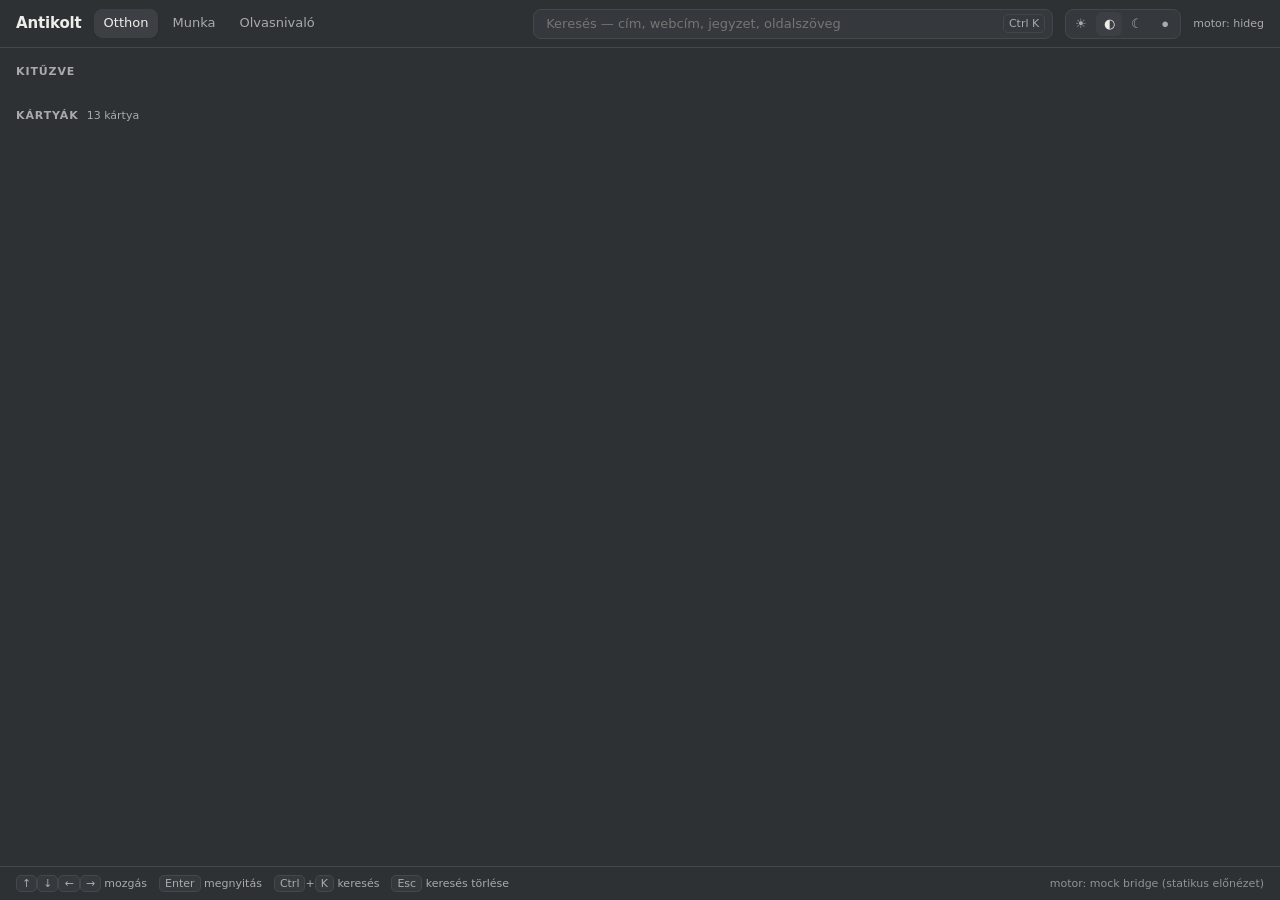
==== home/index.html @ 37a9bdb1 "chore: initial commit - Rust core, IPC contract, home page, repository infrastructure crates/antikol" ====
<!doctype html>
<!-- SPDX-License-Identifier: MPL-2.0 -->
<html lang="hu" data-theme="grey">
  <head>
    <meta charset="utf-8" />
    <meta name="viewport" content="width=device-width, initial-scale=1" />
    <meta name="color-scheme" content="light dark" />
    <title>Antikolt</title>
    <link rel="stylesheet" href="app.css" />
  </head>
  <body>
    <a class="skip" href="#grid">Ugrás a kártyákhoz</a>

    <header class="topbar">
      <div class="brand" aria-label="Antikolt">Antikolt</div>

      <nav class="workspaces" id="workspaces" role="tablist" aria-label="Munkaterületek"></nav>

      <form class="search-wrap" role="search" onsubmit="return false">
        <input
          id="search"
          class="search"
          type="search"
          placeholder="Keresés — cím, webcím, jegyzet, oldalszöveg"
          aria-label="Keresés"
          autocomplete="off"
          spellcheck="false"
        />
        <kbd class="search-hint" aria-hidden="true">Ctrl K</kbd>
      </form>

      <div class="themes" role="group" aria-label="Téma">
        <button type="button" data-theme-set="light" title="Világos" aria-label="Világos téma">☀</button>
        <button type="button" data-theme-set="grey" title="Szürke (alap)" aria-label="Szürke téma" aria-pressed="true">◐</button>
        <button type="button" data-theme-set="dark" title="Sötét" aria-label="Sötét téma">☾</button>
        <button type="button" data-theme-set="amoled" title="AMOLED" aria-label="AMOLED téma">●</button>
      </div>

      <div class="mem" id="mem" aria-live="polite" title="Memória-állapot (a böngésző méri)">—</div>
    </header>

    <main>
      <section class="pinned" id="pinned-section" hidden aria-labelledby="pinned-heading">
        <h2 class="section-title" id="pinned-heading">Kitűzve</h2>
        <div class="pinned-row" id="pinned" role="list"></div>
      </section>

      <section class="all" aria-labelledby="all-heading">
        <div class="section-head">
          <h2 class="section-title" id="all-heading">Kártyák</h2>
          <span class="count" id="count" aria-live="polite"></span>
        </div>

        <!-- Virtualised: only the visible rows exist in the DOM (docs/HU/03, rule 1). -->
        <div class="viewport" id="viewport" role="list" aria-label="Kártyák">
          <div class="spacer" id="spacer">
            <div class="window" id="window"></div>
          </div>
        </div>
      </section>

      <p class="empty" id="empty" hidden>Nincs a keresésnek megfelelő kártya.</p>
    </main>

    <footer class="hint">
      <span><kbd>↑</kbd><kbd>↓</kbd><kbd>←</kbd><kbd>→</kbd> mozgás</span>
      <span><kbd>Enter</kbd> megnyitás</span>
      <span><kbd>Ctrl</kbd>+<kbd>K</kbd> keresés</span>
      <span><kbd>Esc</kbd> keresés törlése</span>
      <span class="spacer-flex"></span>
      <span id="engine" class="muted">motor: —</span>
    </footer>

    <script type="module" src="app.js"></script>
  </body>
</html>
---- home/app.css ----
/* SPDX-License-Identifier: MPL-2.0 */
/* Design tokens and the default card-grid template. See docs/HU/08-DIZAJN.md. */

:root {
  --space-1: 4px;
  --space-2: 8px;
  --space-3: 12px;
  --space-4: 16px;
  --space-5: 24px;
  --space-6: 32px;

  --radius-card: 10px;
  --radius-panel: 14px;
  --radius-control: 8px;

  --motion-fast: 120ms;
  --motion-base: 250ms;
  --ease-out: cubic-bezier(0.2, 0.8, 0.2, 1);

  --card-width: 260px;
  --card-height: 150px;
  --card-min: 220px;
  --topbar-height: 48px;
  --footer-height: 34px;
}

/* ---- themes ------------------------------------------------------------------------------ */

[data-theme="light"] {
  --bg: #f7f7f5;
  --surface: #ffffff;
  --surface-raised: #ffffff;
  --text: #1a1a18;
  --text-muted: #5f5f5a;
  --border: #e1e1dc;
  --accent: #2f6feb;
  --danger: #c23b32;
  --ok: #1e7d4f;
  --shadow-1: 0 1px 2px rgb(0 0 0 / 8%);
  --shadow-2: 0 6px 24px rgb(0 0 0 / 10%);
}

[data-theme="grey"] {
  --bg: #2e3134;
  --surface: #35383c;
  --surface-raised: #3c4045;
  --text: #ededea;
  --text-muted: #a8aaad;
  --border: #44484d;
  --accent: #7fb0ff;
  --danger: #ff8a80;
  --ok: #7bd8a5;
  --shadow-1: 0 1px 2px rgb(0 0 0 / 24%);
  --shadow-2: 0 6px 24px rgb(0 0 0 / 32%);
}

[data-theme="dark"] {
  --bg: #1c1d1f;
  --surface: #232527;
  --surface-raised: #2a2c2f;
  --text: #e9e9e7;
  --text-muted: #9a9c9f;
  --border: #33363a;
  --accent: #6ea8ff;
  --danger: #f27a72;
  --ok: #6fd3a0;
  --shadow-1: 0 1px 2px rgb(0 0 0 / 30%);
  --shadow-2: 0 6px 24px rgb(0 0 0 / 40%);
}

[data-theme="amoled"] {
  --bg: #000000;
  --surface: #0a0a0a;
  --surface-raised: #121212;
  --text: #ededed;
  --text-muted: #9a9a9a;
  --border: #1e1e1e;
  --accent: #8ab8ff;
  --danger: #ff8a80;
  --ok: #7bd8a5;
  --shadow-1: 0 1px 2px rgb(255 255 255 / 6%);
  --shadow-2: 0 6px 24px rgb(0 0 0 / 60%);
}

/* ---- base ------------------------------------------------------------------------------- */

* {
  box-sizing: border-box;
}

html,
body {
  height: 100%;
}

body {
  margin: 0;
  display: flex;
  flex-direction: column;
  background: var(--bg);
  color: var(--text);
  font-family: "Inter", "Segoe UI", system-ui, -apple-system, sans-serif;
  font-size: 13px;
  line-height: 1.45;
  -webkit-font-smoothing: antialiased;
}

kbd {
  font-family: inherit;
  font-size: 11px;
  padding: 1px 5px;
  border: 1px solid var(--border);
  border-radius: 5px;
  background: var(--surface);
  color: var(--text-muted);
}

.skip {
  position: absolute;
  left: -9999px;
  top: 0;
  background: var(--accent);
  color: #fff;
  padding: var(--space-2) var(--space-3);
  border-radius: var(--radius-control);
  z-index: 100;
}

.skip:focus {
  left: var(--space-3);
  top: calc(var(--topbar-height) + var(--space-2));
}

/* ---- top bar ---------------------------------------------------------------------------- */

.topbar {
  position: sticky;
  top: 0;
  z-index: 10;
  display: flex;
  align-items: center;
  gap: var(--space-3);
  height: var(--topbar-height);
  padding: 0 var(--space-4);
  background: var(--bg);
  border-bottom: 1px solid var(--border);
  backdrop-filter: blur(6px);
}

.brand {
  font-weight: 600;
  letter-spacing: -0.01em;
  font-size: 15px;
  white-space: nowrap;
}

.workspaces {
  display: flex;
  gap: var(--space-1);
  overflow-x: auto;
  scrollbar-width: none;
}

.workspaces button {
  border: 0;
  background: transparent;
  color: var(--text-muted);
  padding: 5px 10px;
  border-radius: var(--radius-control);
  font: inherit;
  cursor: pointer;
  white-space: nowrap;
}

.workspaces button[aria-selected="true"] {
  background: var(--surface-raised);
  color: var(--text);
  box-shadow: var(--shadow-1);
}

.search-wrap {
  position: relative;
  flex: 1;
  min-width: 160px;
  max-width: 520px;
  margin-left: auto;
}

.search {
  width: 100%;
  height: 30px;
  padding: 0 62px 0 var(--space-3);
  border-radius: var(--radius-control);
  border: 1px solid var(--border);
  background: var(--surface);
  color: var(--text);
  font: inherit;
}

.search::-webkit-search-cancel-button {
  filter: invert(0.6);
}

.search-hint {
  position: absolute;
  right: var(--space-2);
  top: 50%;
  transform: translateY(-50%);
  pointer-events: none;
}

.themes {
  display: flex;
  gap: 2px;
  padding: 2px;
  border-radius: var(--radius-control);
  background: var(--surface);
  border: 1px solid var(--border);
}

.themes button {
  width: 26px;
  height: 24px;
  border: 0;
  border-radius: 6px;
  background: transparent;
  color: var(--text-muted);
  cursor: pointer;
  font-size: 13px;
  line-height: 1;
}

.themes button[aria-pressed="true"] {
  background: var(--surface-raised);
  color: var(--text);
}

.mem {
  font-variant-numeric: tabular-nums;
  color: var(--text-muted);
  font-size: 11px;
  white-space: nowrap;
}

/* ---- layout ----------------------------------------------------------------------------- */

main {
  flex: 1;
  min-height: 0;
  padding: var(--space-4) var(--space-4) 0;
  display: flex;
  flex-direction: column;
  gap: var(--space-4);
}

.section-title {
  margin: 0;
  font-size: 11px;
  font-weight: 600;
  letter-spacing: 0.08em;
  text-transform: uppercase;
  color: var(--text-muted);
}

.section-head {
  display: flex;
  align-items: baseline;
  gap: var(--space-2);
  margin-bottom: var(--space-3);
}

.count {
  font-size: 11px;
  color: var(--text-muted);
  font-variant-numeric: tabular-nums;
}

.pinned-row {
  display: flex;
  flex-wrap: wrap;
  gap: var(--space-4);
  margin-top: var(--space-3);
}

.all {
  display: flex;
  flex-direction: column;
  flex: 1;
  min-height: 0;
}

.viewport {
  flex: 1;
  min-height: 240px;
  overflow-y: auto;
  overscroll-behavior: contain;
  contain: strict;
}

.spacer {
  position: relative;
  width: 100%;
}

.window {
  position: absolute;
  inset: 0 0 auto 0;
  display: grid;
  grid-template-columns: repeat(auto-fill, minmax(var(--card-min), 1fr));
  gap: var(--space-4);
  padding-bottom: var(--space-4);
}

.empty {
  text-align: center;
  color: var(--text-muted);
  padding: var(--space-6);
}

/* ---- cards ------------------------------------------------------------------------------ */

antikolt-card {
  display: block;
  min-width: 0;
}

.card {
  display: flex;
  flex-direction: column;
  gap: var(--space-2);
  border: 1px solid var(--border);
  border-radius: var(--radius-card);
  background: var(--surface);
  box-shadow: var(--shadow-1);
  overflow: hidden;
  cursor: pointer;
  transition: transform var(--motion-fast) var(--ease-out), box-shadow var(--motion-fast) var(--ease-out);
  outline: none;
}

.card:hover {
  box-shadow: var(--shadow-2);
}

.card:focus-visible {
  outline: 2px solid var(--accent);
  outline-offset: 2px;
}

.card-preview {
  position: relative;
  aspect-ratio: 16 / 10;
  background: var(--surface-raised);
  display: flex;
  align-items: center;
  justify-content: center;
  overflow: hidden;
}

.card-preview img {
  width: 100%;
  height: 100%;
  object-fit: cover;
  object-position: top center;
  display: block;
}

/* Placeholder when a preview has not been captured yet: deterministic colour from the domain. */
.card-preview .placeholder {
  font-size: 28px;
  font-weight: 600;
  color: var(--text-muted);
  opacity: 0.55;
  letter-spacing: 0.02em;
}

/* The gradient keeps the title readable regardless of the preview's brightness (08 §4). */
.card-preview::after {
  content: "";
  position: absolute;
  inset: auto 0 0 0;
  height: 42%;
  background: linear-gradient(to top, rgb(0 0 0 / 45%), transparent);
  pointer-events: none;
}

.card-body {
  display: flex;
  flex-direction: column;
  gap: 2px;
  padding: 0 var(--space-3) var(--space-3);
}

.card-title {
  font-size: 13px;
  font-weight: 500;
  color: var(--text);
  display: -webkit-box;
  -webkit-line-clamp: 2;
  -webkit-box-orient: vertical;
  overflow: hidden;
  overflow-wrap: anywhere;
}

.card-meta {
  display: flex;
  align-items: center;
  gap: var(--space-1);
  font-size: 11px;
  color: var(--text-muted);
  min-width: 0;
}

.card-domain {
  overflow: hidden;
  text-overflow: ellipsis;
  white-space: nowrap;
}

.dot {
  width: 6px;
  height: 6px;
  border-radius: 50%;
  flex: none;
}

.badge {
  margin-left: auto;
  font-size: 11px;
  flex: none;
}

/* Sizes: L is used in the pinned row only, which is not virtualised. */
.card[data-size="s"] .card-preview {
  aspect-ratio: 16 / 9;
}

.card[data-size="l"] {
  min-width: 380px;
}

.card[data-size="l"] .card-title {
  -webkit-line-clamp: 1;
}

/* ---- footer ----------------------------------------------------------------------------- */

.hint {
  display: flex;
  align-items: center;
  gap: var(--space-3);
  height: var(--footer-height);
  padding: 0 var(--space-4);
  border-top: 1px solid var(--border);
  color: var(--text-muted);
  font-size: 11px;
  white-space: nowrap;
  overflow-x: auto;
}

.spacer-flex {
  flex: 1;
}

.muted {
  opacity: 0.8;
}

/* ---- motion and accessibility ------------------------------------------------------------ */

@media (prefers-reduced-motion: reduce) {
  * {
    transition-duration: 0ms !important;
    animation-duration: 0ms !important;
  }
}

@media (prefers-contrast: more) {
  .card {
    border-width: 2px;
  }

  .card-title {
    font-weight: 600;
  }
}
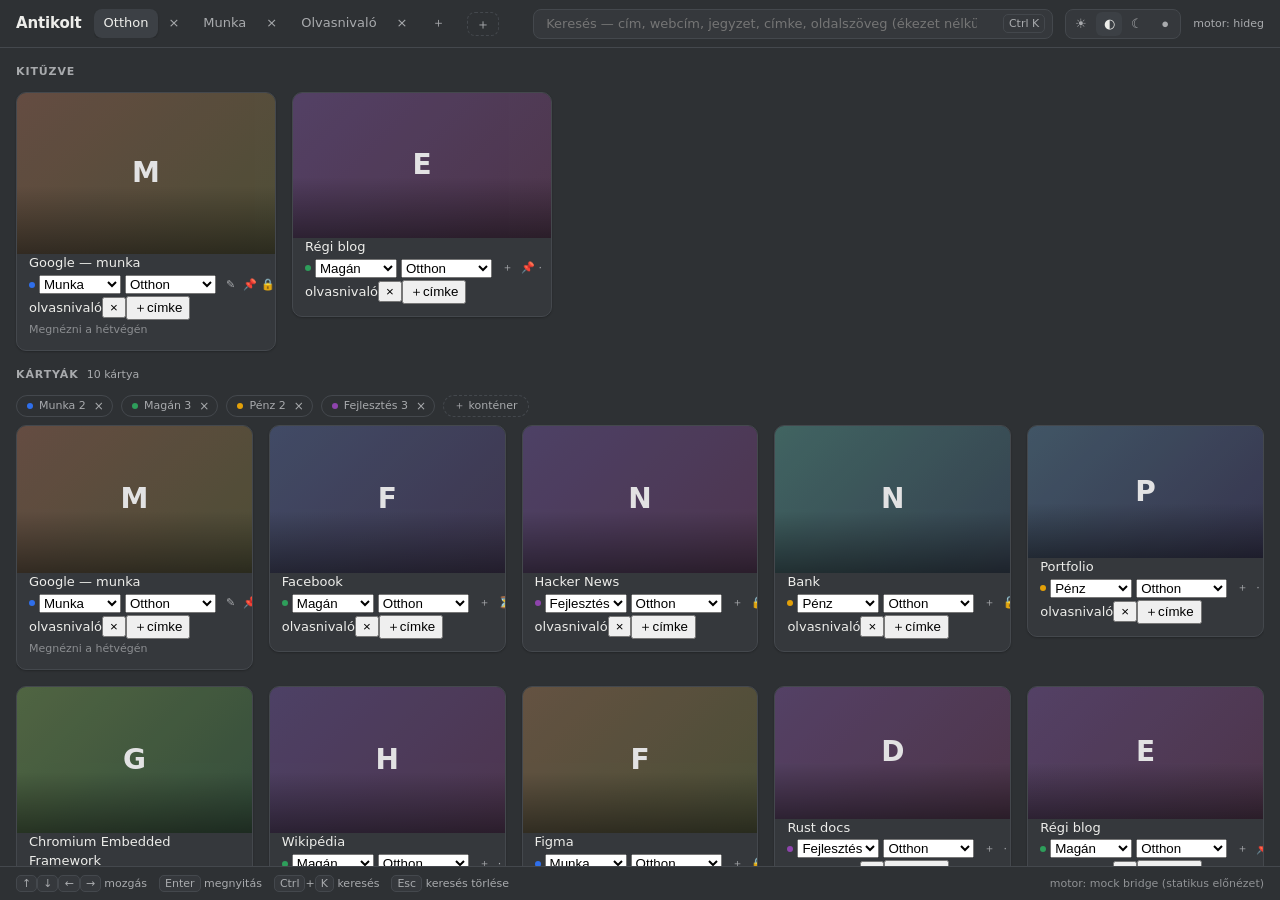
==== commit d351c9d7: "feat: workspaces, tags, portable profile, SQLite store and in-place card editing Core: containers, w" ====
--- a/home/index.html
+++ b/home/index.html
@@ -16,12 +16,23 @@
 
       <nav class="workspaces" id="workspaces" role="tablist" aria-label="Munkaterületek"></nav>
 
+      <!-- Adding a card is the home page's own job (ADR-061): a URL, an optional title, Enter. No dialog. -->
+      <button
+        type="button"
+        class="card-add"
+        id="card-add"
+        aria-label="Új kártya"
+        title="Új kártya (Ctrl N)"
+      >
+        ＋
+      </button>
+
       <form class="search-wrap" role="search" onsubmit="return false">
         <input
           id="search"
           class="search"
           type="search"
-          placeholder="Keresés — cím, webcím, jegyzet, oldalszöveg"
+          placeholder="Keresés — cím, webcím, jegyzet, címke, oldalszöveg (ékezet nélkül is)"
           aria-label="Keresés"
           autocomplete="off"
           spellcheck="false"
@@ -51,6 +62,13 @@
           <span class="count" id="count" aria-live="polite"></span>
         </div>
 
+        <!-- The container legend is also the filter: one chip per container, coloured, with the count the current
+             search shows (ADR-051). -->
+        <div class="container-legend" id="container-legend" role="group" aria-label="Konténerek szűrése"></div>
+
+        <!-- The add-card editor: in the page, not in a dialog (ADR-061). -->
+        <div class="card-add-host" id="card-add-form" hidden></div>
+
         <!-- Virtualised: only the visible rows exist in the DOM (docs/HU/03, rule 1). -->
         <div class="viewport" id="viewport" role="list" aria-label="Kártyák">
           <div class="spacer" id="spacer">
@@ -71,6 +89,10 @@
       <span id="engine" class="muted">motor: —</span>
     </footer>
 
-    <script type="module" src="app.js"></script>
+    <!-- A classic, deferred script on purpose: the engine loads this page from `file://`, and Chromium
+         refuses module scripts from a file: origin (CORS), which left the grid rendering nothing at
+         all inside the browser while the file still worked when opened by hand. `defer` keeps the
+         module's timing: after the DOM is parsed, before `DOMContentLoaded` handlers run. -->
+    <script src="app.js" defer></script>
   </body>
 </html>
--- a/home/app.css
+++ b/home/app.css
@@ -178,6 +178,65 @@
   box-shadow: var(--shadow-1);
 }
 
+/* The workplace lifecycle on the tab row (ADR-057): a tab is a pick button plus a remove `×`, and the add/rename
+   editor is an inline form — the same shape as the container legend, because it is the same gesture. */
+.ws-tab {
+  display: inline-flex;
+  align-items: center;
+  white-space: nowrap;
+}
+.ws-remove {
+  border: 0;
+  background: transparent;
+  color: var(--text-muted);
+  font: inherit;
+  font-size: 12px;
+  line-height: 1;
+  padding: 2px 6px 2px 0;
+  cursor: pointer;
+}
+.ws-remove:hover, .ws-remove:focus-visible {
+  color: var(--danger, #c0392b);
+}
+.ws-add {
+  border: 1px dashed var(--border);
+  background: transparent;
+  color: var(--text-muted);
+  font: inherit;
+  padding: 5px 10px;
+  border-radius: var(--radius-control);
+  cursor: pointer;
+}
+.ws-add:hover, .ws-add:focus-visible {
+  color: var(--text);
+  border-color: var(--accent);
+}
+.ws-editor {
+  display: inline-flex;
+  align-items: center;
+  gap: 6px;
+}
+.ws-input {
+  font: inherit;
+  font-size: 12px;
+  color: var(--text);
+  background: var(--surface-raised);
+  border: 1px solid var(--accent);
+  border-radius: var(--radius-control);
+  padding: 4px 10px;
+  min-width: 9em;
+}
+.ws-editor-hint {
+  font-size: 10px;
+  color: var(--text-muted);
+  white-space: nowrap;
+}
+.ws-error {
+  font-size: 11px;
+  color: var(--danger, #c0392b);
+  white-space: nowrap;
+}
+
 .search-wrap {
   position: relative;
   flex: 1;
@@ -391,6 +450,69 @@
   padding: 0 var(--space-3) var(--space-3);
 }
 
+/* Adding a card (ADR-061): the button sits next to the tabs, the form sits above the grid — no dialog, because a
+   native one would block the page's answer and cannot be measured here. */
+.card-add {
+  font: inherit;
+  font-size: 14px;
+  line-height: 1;
+  color: var(--text-muted);
+  background: transparent;
+  border: 1px dashed var(--border);
+  border-radius: var(--radius-control);
+  padding: 4px 8px;
+  cursor: pointer;
+  flex: none;
+}
+.card-add:hover, .card-add:focus-visible {
+  color: var(--text);
+  border-color: var(--accent);
+}
+.card-add-form {
+  display: flex;
+  align-items: center;
+  gap: var(--space-2);
+  padding: 0 0 var(--space-2);
+}
+.card-add-url, .card-add-title {
+  font: inherit;
+  font-size: 12px;
+  color: var(--text);
+  background: var(--surface-raised);
+  border: 1px solid var(--border);
+  border-radius: var(--radius-control);
+  padding: 5px 10px;
+}
+.card-add-url {
+  min-width: 16em;
+  border-color: var(--accent);
+}
+.card-add-title {
+  flex: 1;
+  min-width: 10em;
+}
+.card-add-hint {
+  font-size: 10px;
+  color: var(--text-muted);
+  white-space: nowrap;
+}
+.card-add-error {
+  font-size: 11px;
+  color: var(--danger, #c0392b);
+}
+
+/* The title's editor (ADR-062): the same box, so the card does not jump while it is being renamed. */
+.card-title-input {
+  font-size: 13px;
+  font-weight: 500;
+  color: var(--text);
+  background: var(--surface-raised);
+  border: 1px solid var(--accent);
+  border-radius: 4px;
+  padding: 1px 4px;
+  width: 100%;
+}
+
 .card-title {
   font-size: 13px;
   font-weight: 500;
@@ -417,6 +539,19 @@
   white-space: nowrap;
 }
 
+/* The URL's editor (ADR-063): as wide as the domain it replaces, so the meta row does not jump. */
+.card-domain-input {
+  font: inherit;
+  font-size: 11px;
+  color: var(--text);
+  background: var(--surface-raised);
+  border: 1px solid var(--accent);
+  border-radius: 4px;
+  padding: 0 3px;
+  min-width: 8em;
+  flex: 1;
+}
+
 .dot {
   width: 6px;
   height: 6px;
@@ -424,6 +559,193 @@
   flex: none;
 }
 
+/* The container is switchable from the card: a compact native select, so it keeps the keyboard, the screen
+   reader and the platform's own menu. It is styled to sit in the meta row, not to look like a form. */
+.container-select {
+  font: inherit;
+  font-size: 11px;
+  color: inherit;
+  background: transparent;
+  border: 1px solid transparent;
+  border-radius: 4px;
+  padding: 0 2px;
+  max-width: 7em;
+  flex: none;
+  cursor: pointer;
+}
+
+/* The workspace selector next to the container one (ADR-058): narrower, because it is the rarer change. */
+.workspace-select {
+  font: inherit;
+  font-size: 10px;
+  color: var(--text-muted);
+  background: transparent;
+  border: 1px solid transparent;
+  border-radius: 4px;
+  padding: 0 2px;
+  max-width: 6em;
+  flex: none;
+  cursor: pointer;
+}
+.workspace-select:hover, .workspace-select:focus-visible {
+  color: var(--text);
+  border-color: var(--border);
+}
+.container-select:hover, .container-select:focus-visible {
+  border-color: var(--border);
+  background: var(--surface-raised);
+}
+
+
+/* The container legend (ADR-051): a chip per container, coloured, with the count the current search shows.
+   Clicking a chip filters the grid to that container; clicking it again clears the filter. */
+.container-legend {
+  display: flex;
+  flex-wrap: wrap;
+  gap: var(--space-2);
+  padding: 0 0 var(--space-2);
+}
+.legend-chip {
+  display: inline-flex;
+  align-items: center;
+  color: var(--text-muted);
+  background: transparent;
+  border: 1px solid var(--border);
+  border-radius: 999px;
+}
+.legend-chip:hover, .legend-chip:focus-within {
+  color: var(--text);
+  background: var(--surface-raised);
+}
+
+/* The legend's own controls (ADR-052): the chips have a pick button and a remove button, and the add/rename
+   editor is an inline form — no dialog, because a JS `prompt` needs a handler the engine host does not install. */
+.legend-pick {
+  display: inline-flex;
+  align-items: center;
+  gap: 6px;
+  font: inherit;
+  font-size: 11px;
+  color: var(--text-muted);
+  background: transparent;
+  border: 0;
+  padding: 2px 4px 2px 10px;
+  cursor: pointer;
+}
+.legend-pick:hover, .legend-pick:focus-visible {
+  color: var(--text);
+}
+.legend-pick[aria-pressed="true"] {
+  color: var(--text);
+  font-weight: 600;
+}
+.legend-remove {
+  font: inherit;
+  font-size: 12px;
+  line-height: 1;
+  color: var(--text-muted);
+  background: transparent;
+  border: 0;
+  padding: 2px 8px 2px 4px;
+  cursor: pointer;
+}
+.legend-remove:hover, .legend-remove:focus-visible {
+  color: var(--danger, #c0392b);
+}
+.legend-editor {
+  display: inline-flex;
+  align-items: center;
+  gap: 6px;
+}
+.legend-input {
+  font: inherit;
+  font-size: 11px;
+  color: var(--text);
+  background: var(--surface-raised);
+  border: 1px solid var(--accent);
+  border-radius: 999px;
+  padding: 2px 10px;
+  min-width: 9em;
+}
+.legend-editor-hint {
+  font-size: 10px;
+  color: var(--text-muted);
+}
+.legend-add {
+  font: inherit;
+  font-size: 11px;
+  color: var(--text-muted);
+  background: transparent;
+  border: 1px dashed var(--border);
+  border-radius: 999px;
+  padding: 2px 10px;
+  cursor: pointer;
+}
+.legend-add:hover, .legend-add:focus-visible {
+  color: var(--text);
+  border-color: var(--accent);
+}
+.legend-error {
+  font-size: 11px;
+  color: var(--danger, #c0392b);
+}
+
+/* Tags (ADR-055): a card's own words. The chips are the reading state; the input is the same line, in place. */
+.card-tags {
+  display: flex;
+  flex-wrap: wrap;
+  align-items: center;
+  gap: 4px;
+  margin-top: var(--space-1);
+}
+.tag {
+  display: inline-flex;
+  align-items: center;
+  gap: 2px;
+  font-size: 10px;
+  color: var(--text-muted);
+  background: var(--surface-raised);
+  border: 1px solid var(--border);
+  border-radius: 999px;
+  padding: 1px 4px 1px 8px;
+}
+.tag-remove {
+  font: inherit;
+  font-size: 11px;
+  line-height: 1;
+  color: var(--text-muted);
+  background: transparent;
+  border: 0;
+  padding: 0 4px;
+  cursor: pointer;
+}
+.tag-remove:hover, .tag-remove:focus-visible {
+  color: var(--danger, #c0392b);
+}
+.tag-add {
+  font: inherit;
+  font-size: 10px;
+  color: var(--text-muted);
+  background: transparent;
+  border: 1px dashed var(--border);
+  border-radius: 999px;
+  padding: 1px 8px;
+  cursor: pointer;
+}
+.tag-add:hover, .tag-add:focus-visible {
+  color: var(--text);
+  border-color: var(--accent);
+}
+.tag-input {
+  font: inherit;
+  font-size: 10px;
+  color: var(--text);
+  background: var(--surface-raised);
+  border: 1px solid var(--accent);
+  border-radius: 999px;
+  padding: 1px 8px;
+  min-width: 6em;
+}
 .badge {
   margin-left: auto;
   font-size: 11px;
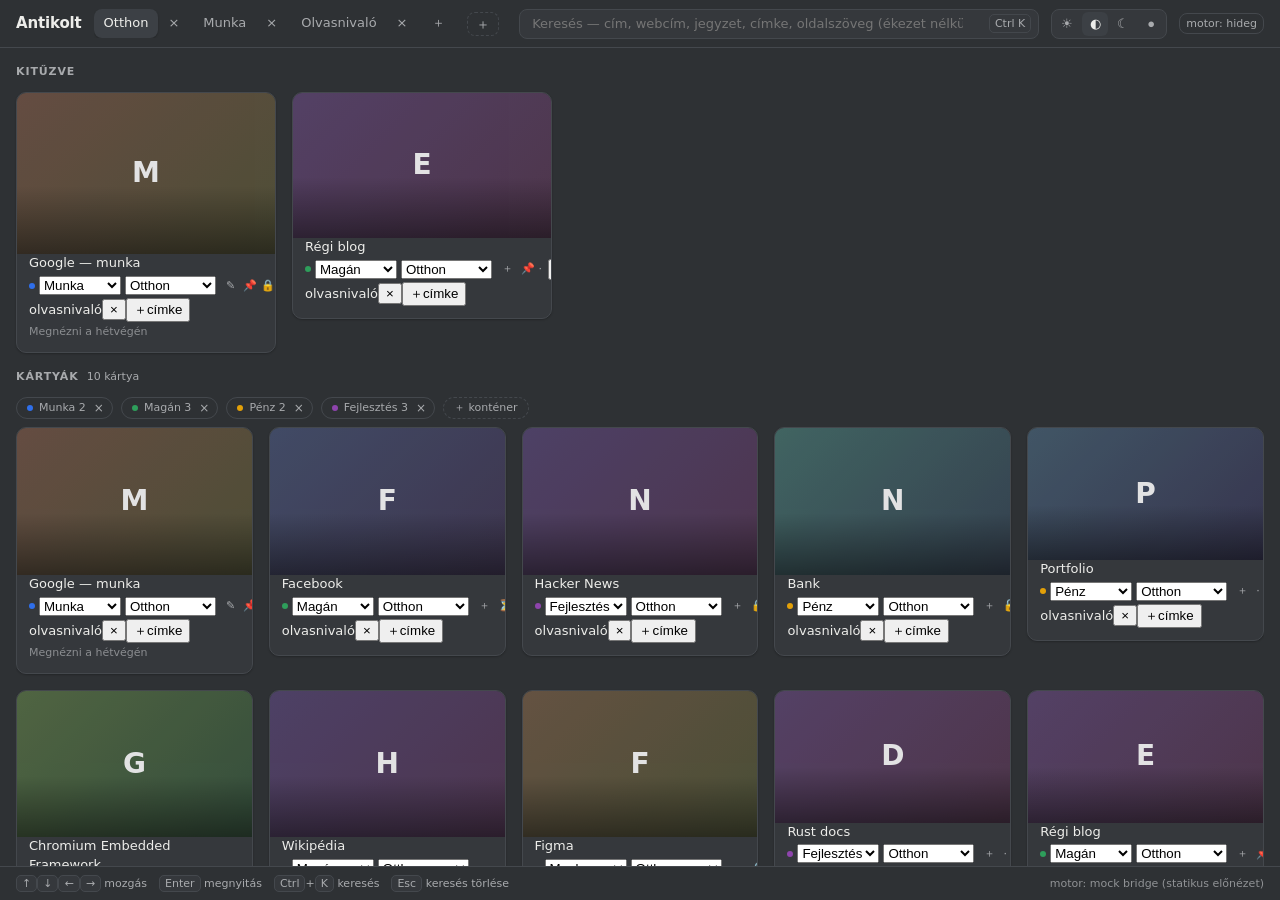
==== commit a4d98e4e: "feat(slice-101): standalone <antikolt-card> package (ADR-075) + memory budget (ADR-074) - home: extr" ====
--- a/home/index.html
+++ b/home/index.html
@@ -93,6 +93,7 @@
          refuses module scripts from a file: origin (CORS), which left the grid rendering nothing at
          all inside the browser while the file still worked when opened by hand. `defer` keeps the
          module's timing: after the DOM is parsed, before `DOMContentLoaded` handlers run. -->
+    <script src="antikolt-card.js" defer></script>
     <script src="app.js" defer></script>
   </body>
 </html>
--- a/home/app.css
+++ b/home/app.css
@@ -185,6 +185,12 @@
   align-items: center;
   white-space: nowrap;
 }
+/* A dragged card over a tab (ADR-058): the accent ring says "drop here". */
+.ws-tab-drop {
+  outline: 2px solid var(--accent);
+  outline-offset: 2px;
+  border-radius: var(--radius-control);
+}
 .ws-remove {
   border: 0;
   background: transparent;
@@ -299,6 +305,15 @@
   color: var(--text-muted);
   font-size: 11px;
   white-space: nowrap;
+  padding: 2px 6px;
+  border: 1px solid var(--border);
+  border-radius: var(--radius-control);
+  /* The used/budget fill behind the number (F6): `--mem-fill` is set inline by refreshSystem(). */
+  background: linear-gradient(
+    to right,
+    color-mix(in srgb, var(--accent) 22%, transparent) var(--mem-fill, 0%),
+    transparent var(--mem-fill, 0%)
+  );
 }
 
 /* ---- layout ----------------------------------------------------------------------------- */
@@ -655,9 +670,13 @@
 .legend-editor {
   display: inline-flex;
   align-items: center;
+  flex-wrap: wrap;
   gap: 6px;
-}
-.legend-input {
+  max-width: 100%;
+}
+.legend-input,
+.legend-proxy-mode,
+.legend-fixed input {
   font: inherit;
   font-size: 11px;
   color: var(--text);
@@ -667,6 +686,35 @@
   padding: 2px 10px;
   min-width: 9em;
 }
+.legend-fixed {
+  display: inline-flex;
+  align-items: center;
+  gap: 4px;
+}
+.legend-fixed input {
+  min-width: 5em;
+}
+.legend-permissions {
+  flex-basis: 100%;
+  font-size: 11px;
+  color: var(--text-muted);
+}
+.legend-permissions summary {
+  cursor: pointer;
+}
+.legend-permissions-grid {
+  display: grid;
+  grid-template-columns: repeat(auto-fill, minmax(9em, 1fr));
+  gap: 2px 10px;
+  margin-top: 4px;
+}
+.legend-permission {
+  display: inline-flex;
+  align-items: center;
+  gap: 5px;
+  font-size: 11px;
+  color: var(--text);
+}
 .legend-editor-hint {
   font-size: 10px;
   color: var(--text-muted);
@@ -750,6 +798,29 @@
   margin-left: auto;
   font-size: 11px;
   flex: none;
+}
+
+/* The two-step delete's `×` (ADR-068): quiet until armed, then it says so in words and in colour, because the
+   second click is the one that destroys data. */
+.badge.remove {
+  margin-left: 0;
+  padding: 0 3px;
+  color: var(--text-muted);
+  background: transparent;
+  border: 0;
+  cursor: pointer;
+  font-size: 12px;
+  line-height: 1;
+}
+.badge.remove:hover, .badge.remove:focus-visible {
+  color: #c0392b;
+}
+.badge.remove[data-armed="1"] {
+  color: #fff;
+  background: #c0392b;
+  border-radius: 4px;
+  font-size: 10px;
+  padding: 1px 4px;
 }
 
 /* Sizes: L is used in the pinned row only, which is not virtualised. */
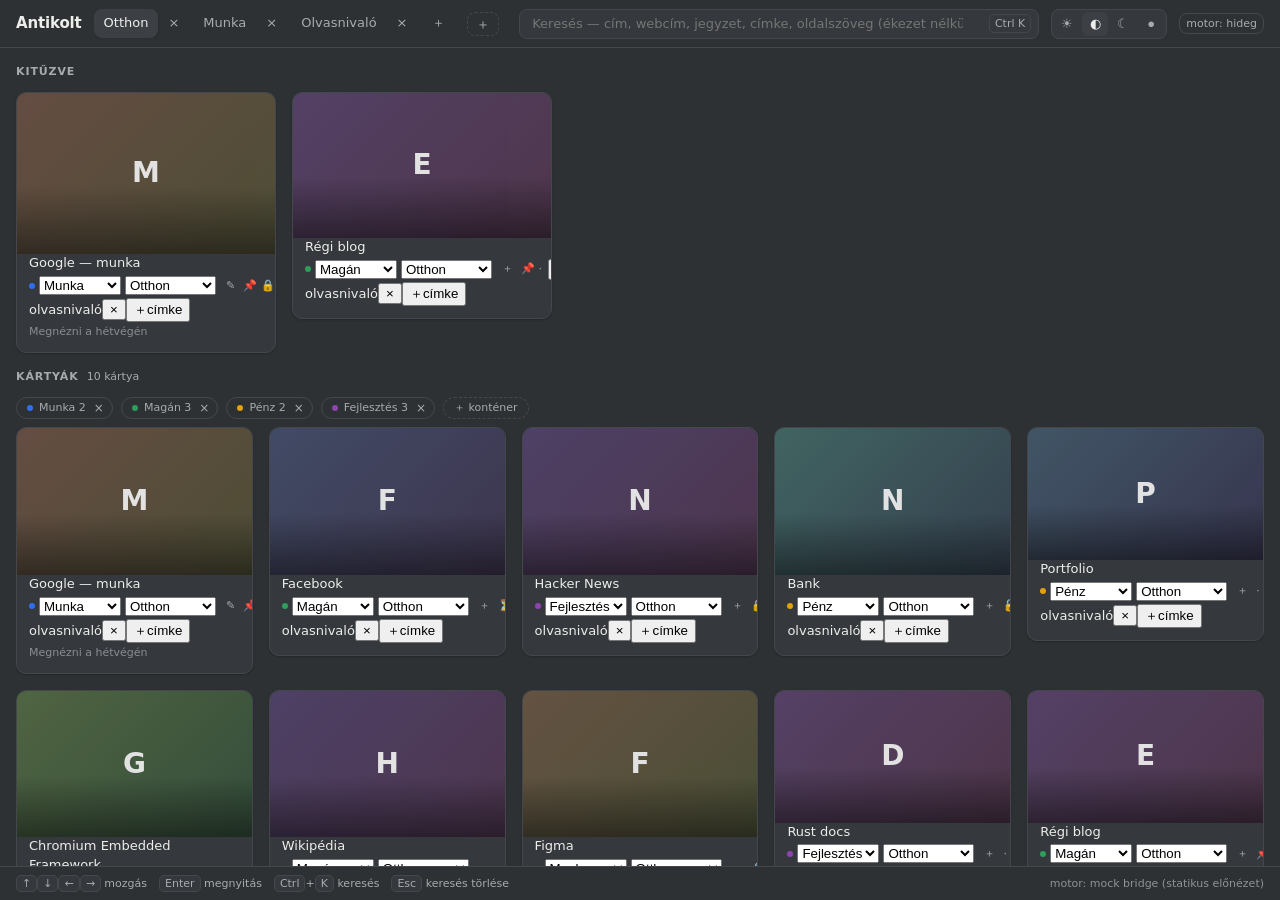
==== commit 5db1c708: "feat(slice-139): grid language switch (HU/EN) follows the shell (M7 i18n)" ====
--- a/home/index.html
+++ b/home/index.html
@@ -1,6 +1,6 @@
 <!doctype html>
 <!-- SPDX-License-Identifier: MPL-2.0 -->
-<html lang="hu" data-theme="grey">
+<html lang="hu" data-theme="grey" data-language="hu">
   <head>
     <meta charset="utf-8" />
     <meta name="viewport" content="width=device-width, initial-scale=1" />
--- a/home/app.css
+++ b/home/app.css
@@ -315,6 +315,22 @@
     transparent var(--mem-fill, 0%)
   );
 }
+/* The "memory-saving" hint (F6): the live surface exceeds the budget, so the figure turns to the text colour and
+   the border to the accent. A click dismisses it (app.js). */
+.mem.mem-over {
+  color: var(--text);
+  border-color: var(--accent);
+}
+/* The pressure classes (F6, ADR-020): the profile's warn/hard governor bands, shown on the memory figure. They are
+   persistent (a system state, not a hint), so the dismiss click only clears `mem-over`; `normal` clears both. */
+.mem.mem-warn {
+  color: var(--text);
+  border-color: var(--accent);
+}
+.mem.mem-hard {
+  color: var(--danger);
+  border-color: var(--danger);
+}
 
 /* ---- layout ----------------------------------------------------------------------------- */
 
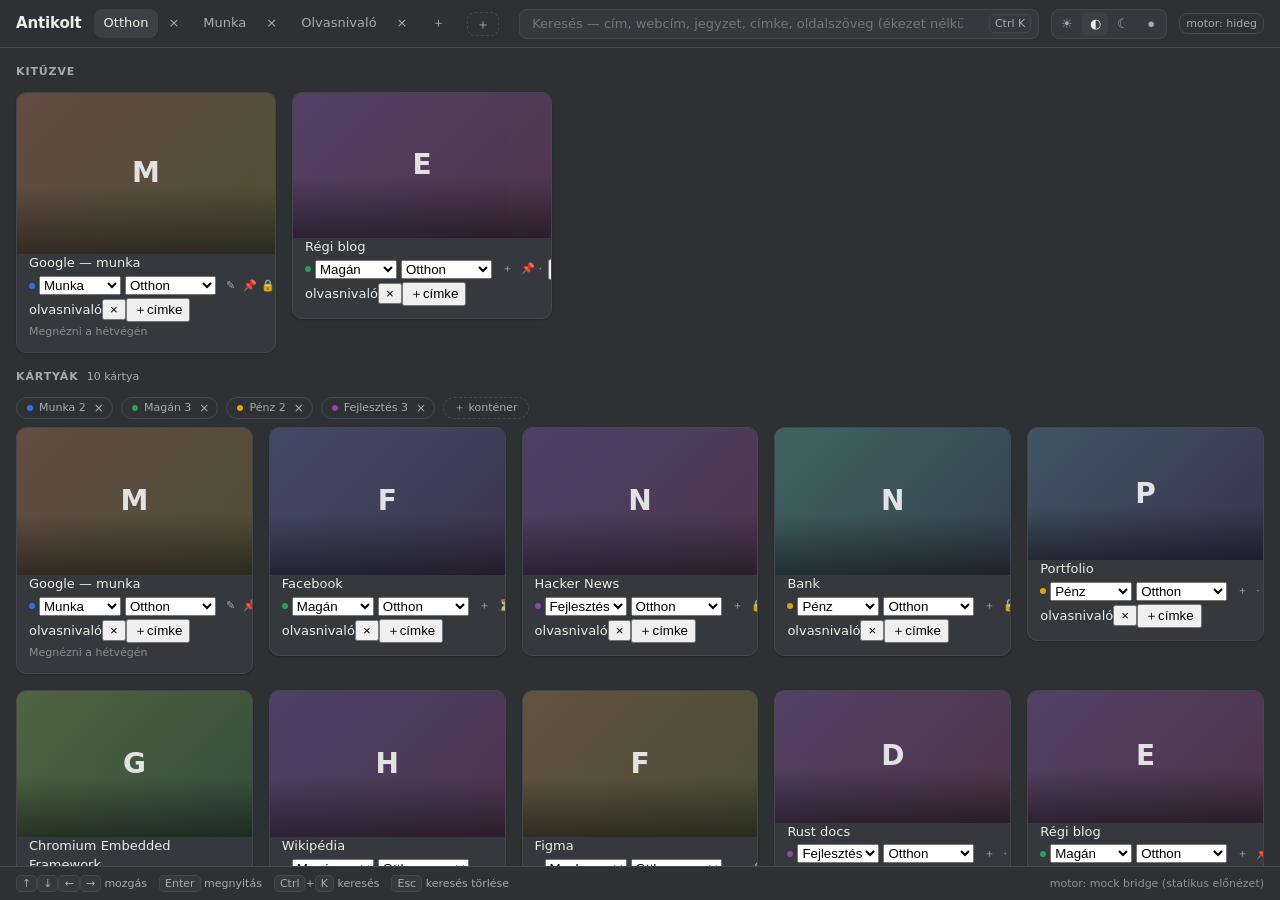
==== commit c9257e3d: "feat(slice-140): card inline and grid static labels switch language (M7 i18n)" ====
--- a/home/index.html
+++ b/home/index.html
@@ -81,10 +81,10 @@
     </main>
 
     <footer class="hint">
-      <span><kbd>↑</kbd><kbd>↓</kbd><kbd>←</kbd><kbd>→</kbd> mozgás</span>
-      <span><kbd>Enter</kbd> megnyitás</span>
-      <span><kbd>Ctrl</kbd>+<kbd>K</kbd> keresés</span>
-      <span><kbd>Esc</kbd> keresés törlése</span>
+      <span><kbd>↑</kbd><kbd>↓</kbd><kbd>←</kbd><kbd>→</kbd> <span data-i18n="mozgás">mozgás</span></span>
+      <span><kbd>Enter</kbd> <span data-i18n="megnyitás">megnyitás</span></span>
+      <span><kbd>Ctrl</kbd>+<kbd>K</kbd> <span data-i18n="keresés">keresés</span></span>
+      <span><kbd>Esc</kbd> <span data-i18n="keresés törlése">keresés törlése</span></span>
       <span class="spacer-flex"></span>
       <span id="engine" class="muted">motor: —</span>
     </footer>
